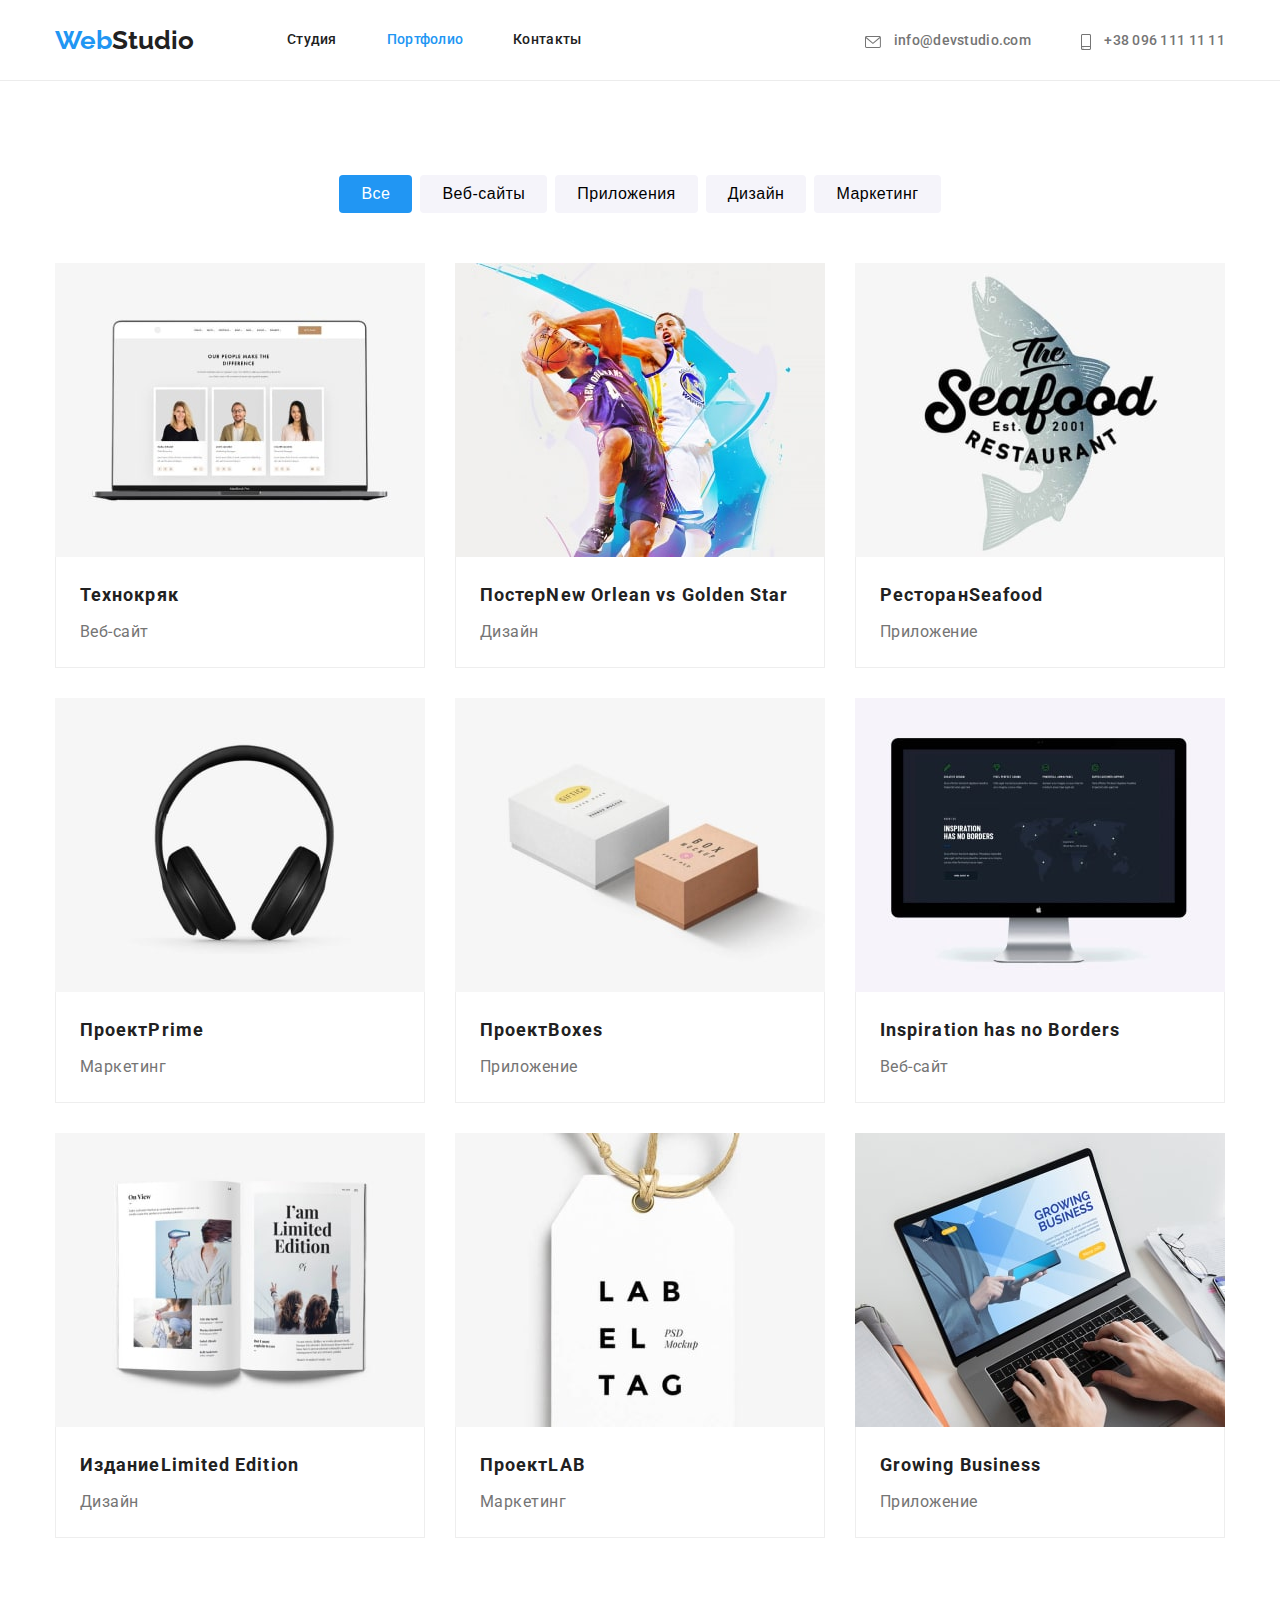
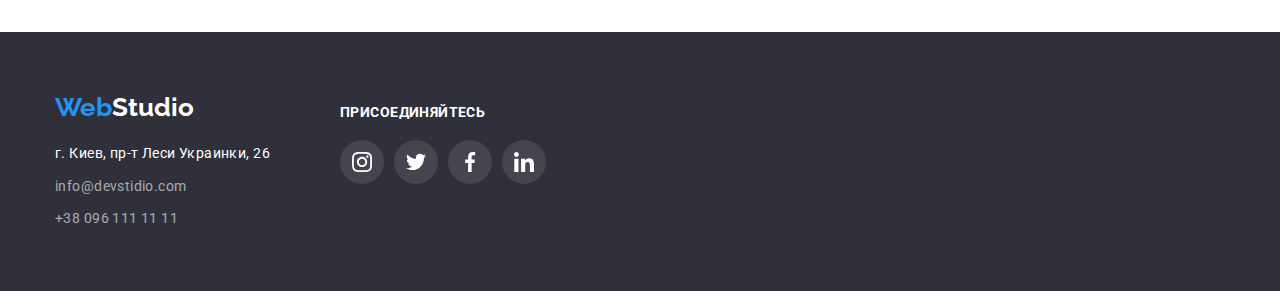
==== portfolio.html @ 366e2a48 "First time" ====
<!DOCTYPE html>
<html lang="ru">

<head>
    <link rel="stylesheet" href="https://cdnjs.cloudflare.com/ajax/libs/modern-normalize/1.1.0/modern-normalize.min.css"
        integrity="sha512-wpPYUAdjBVSE4KJnH1VR1HeZfpl1ub8YT/NKx4PuQ5NmX2tKuGu6U/JRp5y+Y8XG2tV+wKQpNHVUX03MfMFn9Q=="
        crossorigin="anonymous" referrerpolicy="no-referrer" />
    <meta charset="UTF-8">
    <meta http-equiv="X-UA-Compatible" content="IE=edge">
    <meta name="viewport" content="width=device-width, initial-scale=1.0">
    <!-- Титул сайта -->
    <title>Портфолио</title>
    <!-- Шрифты -->
    <link rel="preconnect" href="https://fonts.googleapis.com">
    <link rel="preconnect" href="https://fonts.gstatic.com" crossorigin>
    <link
        href="https://fonts.googleapis.com/css2?family=Raleway:wght@400;500;700&family=Roboto:wght@400;500&display=swap"
        rel="stylesheet">
    <!-- Ссылка на CSs -->
    <link rel="stylesheet" href="css/style.css">
</head>

<body>
    <!-- Верхушка. Не изменяемая -->
    <header class="first-block">
        <div class="container">
            <!-- Логотип -->
            <a href="" class="websudio link" lang="en"><span class="bluestudio">Web</span>Studio</a>
            <!-- Навигация странницы -->
            <nav class="header-nav">
                <ul class="nav-list list">
                    <li class="nav-item"><a class="nav-element-blue link" href="./index.html">Студия</a></li>
                    <li class="nav-item"><a class="nav-element-blue link current" href="./portfolio.html">Портфолио</a></li>
                    <li class="nav-item"><a class="nav-element-blue link" href="">Контакты</a></li>
                </ul>
            </nav>
            <!-- Контакты мейл и телефон -->
            <ul class="email-phone list">
                <li class="item">
                    <a class="email link" href="mailto:info@devstidio.com">
                        <svg class="header-icon" width="16" height="12">
                            <use href="/image/sprite.svg#icon-envelope"></use>
                        </svg>
                        info@devstudio.com
                    </a>
                </li>
                <li class="item">
                    <a class="phone-number link" href="tel:+380961111111">
                        <svg class="header-icon" width="10" height="16">
                            <use href="/image/sprite.svg#icon-smartphone"></use>
                        </svg>
                        +38 096 111 11 11
                    </a>
                </li>
            </ul>
        </div>
    </header>
    <main>
        <section class="portfolio-section">
            <div class="container">
                <h1 hidden>Works of websudio company</h1>
                <ul class="nav-button-list list">
                    <li class="p-nav-item"><button class="p-button button current" type="button">Все</button></li>
                    <li class="p-nav-item"><button class="p-button button" type="button">Веб-сайты</button></li>
                    <li class="p-nav-item"><button class="p-button button" type="button">Приложения</button></li>
                    <li class="p-nav-item"><button class="p-button button" type="button">Дизайн</button></li>
                    <li class="p-nav-item"><button class="p-button button" type="button">Маркетинг</button></li>
                </ul>
                <ul class="p-works-list list">
                    <li class="p-works-item item">
                        <a href="" class="p-works-link link">
                            <img class="works-img" src="./image/port-img/technokryk.jpg" alt="сайт технокряк" width="370" height="294">
                            <div class="card-text">
                                <h2 class="p-title">Технокряк</h2>
                                <p class="p-text">Веб-сайт</p>
                            </div>
                        </a>
                    </li>
                    <li class="p-works-item item">
                        <a href="" class="p-works-link link">
                            <img class="works-img" src="./image/port-img/poster-new-orlean.jpg" alt="Постер с двумя баскетболистами" width="370" height="294">
                            <div class="card-text">
                                <h2 class="p-title">Постер<span lang="en">New Orlean vs Golden Star</span></h2>
                                <p class="p-text">Дизайн</p>
                            </div>
                        </a>
                    </li>
                    <li class="p-works-item item">
                        <a href="" class="p-works-link link">
                            <img class="works-img" src="./image/port-img/seafood.jpg" alt="Эмблема с рыбой" width="370" height="294">
                            <div class="card-text">
                                <h2 class="p-title">Ресторан<span lang="en">Seafood</span></h2>
                                <p class="p-text">Приложение</p>
                            </div>
                        </a>
                    </li>
                    <li class="p-works-item item">
                        <a href="" class="p-works-link link">
                            <img class="works-img" src="./image/port-img/project-prime.jpg" alt="Наушники" width="370" height="294">
                            <div class="card-text">
                                <h2 class="p-title">Проeкт<span lang="en">Prime</span></h2>
                                <p class="p-text">Маркетинг</p>
                            </div>
                        </a>
                    </li>
                    <li class="p-works-item item">
                        <a href="" class="p-works-link link">
                            <img class="works-img" src="./image/port-img/project-boxes.jpg" alt="Две коробочки" width="370" height="294">
                            <div class="card-text">
                                <h2 class="p-title">Проeкт<span lang="en">Boxes</span></h2>
                                <p class="p-text">Приложение</p>
                            </div>
                        </a>
                    </li>
                    <li class="p-works-item item">
                        <a href="" class="p-works-link link">
                            <img class="works-img" src="./image/port-img/inspirations.jpg" alt="Монитор с сайтом" width="370" height="294">
                            <div class="card-text">
                                <h2 class="p-title" lang="en">Inspiration has no Borders</h2>
                                <p class="p-text">Веб-сайт</p>
                            </div>
                        </a>
                    </li>
                    <li class="p-works-item item">
                        <a href="" class="p-works-link link">
                            <img class="works-img" src="./image/port-img/limited-edition.jpg" alt="Журнал" width="370" height="294">
                            <div class="card-text">
                                <h2 class="p-title">Издание<span lang="en">Limited Edition</span></h2>
                                <p class="p-text">Дизайн</p>
                            </div>
                        </a>
                    </li>
                    <li class="p-works-item item">
                        <a href="" class="p-works-link link">
                            <img class="works-img" src="./image/port-img/project-lab.jpg" alt="Эмблема на конверте" width="370" height="294">
                            <div class="card-text">
                                <h2 class="p-title">Проeкт<span lang="en">LAB</span></h2>
                                <p class="p-text">Маркетинг</p>
                            </div>
                        </a>
                    </li>
                    <li class="p-works-item item">
                        <a href="" class="p-works-link link">
                            <img class="works-img" src="./image/port-img/growing-business.jpg" alt="Ноутбук с сайтом" width="370" height="294">
                            <div class="card-text">
                                <h2 class="p-title" lang="en">Growing Business</h2>
                                <p class="p-text">Приложение</p>
                            </div>
                        </a>
                    </li>
                </ul>
            </div>
        </section>
    </main>
    <!-- Подвал -->
    <footer class="footer">
        <div class="container footer-conatiner">
            <div class="first-footer-container"><a class="footer-websudio link" href="" lang="en">Web<span
                        class="footer-studio">Studio</span></a>
                <address class="address">
                    <ul class="address-list list">
                        <li class="address-item item"><a class="address-link link"
                                href="https://goo.gl/maps/jx5UDZ7HyUH2J9UP6" target="blank"
                                rel="nofollow noopener noreferrer">г. Киев, пр-т Леси Украинки, 26</a></li>
                        <li class="address-item item"><a class="footer-email link"
                                href="mailto:info@devstidio.com">info@devstidio.com</a></li>
                        <li class="address-item item"><a class="footer-phone-number link" href="tel:+380961111111">+38 096
                                111 11 11</a></li>
                    </ul>
                </address>
            </div>
            <div class="second-footer-container">
                <p class="footer-social-text">Присоединяйтесь</p>
                <ul class="footer-social-list-icon">
                    <li class="footer-social-item item"><a class="footer-social-link link" href="">
                            <svg class="footer-social-icon" width="20" height="20">
                                <use href="/image/sprite.svg#icon-instagram"></use>
                            </svg></a>
                    </li>
                    <li class="footer-social-item item"><a class="footer-social-link link" href="">
                            <svg class="footer-social-icon" width="20" height="20">
                                <use href="/image/sprite.svg#icon-twitter"></use>
                            </svg></a>
                    </li>
                    <li class="footer-social-item item"><a class="footer-social-link link" href="">
                            <svg class="footer-social-icon" width="20" height="20">
                                <use href="/image/sprite.svg#icon-facebook"></use>
                            </svg></a>
                    </li>
                    <li class="footer-social-item item"><a class="footer-social-link link" href="">
                            <svg class="footer-social-icon" width="20" height="20">
                                <use href="/image/sprite.svg#icon-linkedin"></use>
                            </svg></a>
                    </li>
                </ul>
            </div>
        </div>
    </footer>
</body>

</html>
---- css/style.css ----
/*Обнуление*/
* {
  padding: 0;
  margin: 0;
  border: 0;
}
html {
  box-sizing: border-box;
}
*,
*::after,
*::before {
  box-sizing: inherit;
}
:root {
  --main-title-color: #fff;
  --secondary-title-color: #212121;
  --main-text-color: #212121;
  --secondery-text-color: #757575;
  --accent-color: #2196f3;
  --main-backround-color: #2f303a;
  --secondary-bacground-color: #2196f3;
  --third-bacground-color: #f5f4fa;
  --main-basic-white: #fff;
  --border-color: #ececec;
  --icon-colors: #afb1b8;
}
body {
  font-family: "roboto", sans-serif;
  color: var(--main-text-color);
}
ul {
  list-style: none;
}
a {
  text-decoration: none;
  color: var(--main-text-color);
}
.container {
  width: 1200px;
  padding: 0 15px;
  margin-left: auto;
  margin-right: auto;
}
/* ------------------HEADER-------------------- */
.link {
  text-decoration: none;
}
.link:visited {
  color: var(--main-text-color);
}
.list {
  list-style: none;
}
.first-block {
  border-bottom: 1px solid var(--border-color);
}
.header-nav {
  margin-left: 93px;
}
.first-block .container {
  display: flex;
  align-items: center;
}
.nav-list .link {
  padding: 32px 0px;
}
.email-phone .link {
  padding: 32px 0px;
}
.websudio {
  font-family: "Raleway", sans-serif;
  font-weight: 700;
  font-size: 26px;
  text-decoration: none;
  padding: 24px 0px;
}
.websudio:visited {
  color: var(--main-text-color);
}
.bluestudio {
  color: var(--accent-color);
}
.nav-list {
  display: flex;
  font-family: "Roboto", sans-serif;
  font-weight: 500;
  font-size: 14px;
  line-height: 1.14;
  letter-spacing: 0.02em;
}
.nav-item:not(:last-child) {
  margin-right: 50px;
}
.nav-element-blue {
  display: block;
}
.nav-element-blue:hover,
.nav-element-blue:focus {
  color: var(--accent-color);
}
.nav-element-blue.current {
  color: var(--accent-color);
}

/* EMAIL AND PHONE NUMBER */
.email-phone {
  display: flex;
  margin-left: auto;
}
.email-phone .item + .item {
  margin-left: 50px;
}
.email,
.phone-number {
  text-decoration: none;
  font-style: normal;
  font-weight: 500;
  font-size: 14px;
  line-height: 1.14;
  letter-spacing: 0.02em;
  color: var(--secondery-text-color);
}
.email:hover,
.email:focus {
  color: var(--accent-color);
}
.phone-number:hover,
.phone-number:focus {
  color: var(--accent-color);
}
.header-icon {
  margin-right: 10px;
  fill: currentColor;
  vertical-align: middle;
}

/* ------------------HERO-------------------- */
.main-first-section {
  background-image: linear-gradient(
      rgba(47, 48, 58, 0.4),
      rgba(47, 48, 58, 0.4)
    ),
    url(/image/hero-background-min.png);
  text-align: center;
  padding: 200px 0px;
  max-width: 1600px;
  margin: 0 auto;
}
.title-text {
  display: block;
  font-style: normal;
  font-weight: 900;
  font-size: 44px;
  line-height: 1.36;
  letter-spacing: 0.06em;
  text-transform: uppercase;
  color: var(--main-title-color);
}
.main-button {
  font-family: inherit;
  margin-top: 30px;
  padding: 10px 32px 10px 32px;
  font-weight: 700;
  font-size: 16px;
  line-height: 1.87;
  letter-spacing: 0.06em;
  background-color: var(--secondary-bacground-color);
  color: var(--main-title-color);
  min-width: 200px;
}
.button {
  border-radius: 4px;
}
/* ------------------FEATURES-------------------- */
.features-section {
  padding: 94px 0;
}
.features {
  display: flex;
}
.features .item {
  width: calc((100% - 90px) / 4);
}
.features .item + .item {
  margin-left: 30px;
  /* width: 270px; */
}
.features-title {
  font-weight: 700;
  font-size: 14px;
  line-height: 1.14;
  letter-spacing: 0.03em;
  text-transform: uppercase;
}
.features-text {
  margin-top: 10px;
  width: 270px;
  font-size: 14px;
  line-height: 1.71;
  letter-spacing: 0.03em;
  color: var(--secondery-text-color);
}
/* ------------------WORK-------------------- */
.work {
  padding-bottom: 94px;
}
.work-title {
  font-weight: 700;
  font-size: 36px;
  line-height: 1.17;
  text-align: center;
  letter-spacing: 0.03em;
  margin-bottom: 50px;
}
.work-list {
  display: flex;
  justify-content: space-between;
  flex-wrap: wrap;
}
.work-image {
  display: block;
}
.features-container {
  background-color: #f5f4fa;
  border-radius: 4px;
  padding-top: 25px;
  padding-bottom: 25px;
  margin-bottom: 30px;
  text-align: center;
}

/* ------------------TEAM-------------------- */
.team {
  background-color: var(--third-bacground-color);
  padding-top: 94px;
  padding-bottom: 94px;
}
.team-title {
  margin-bottom: 50px;
  font-weight: 700;
  font-size: 36px;
  line-height: 1.17;
  text-align: center;
  letter-spacing: 0.03em;
}
.team-list {
  display: flex;
}
.team-item {
  background-color: var(--main-basic-white);
  /* width: 270px; */
  width: calc((100% - 90px) / 4);
  box-shadow: 0px 1px 3px rgba(0, 0, 0, 0.12), 0px 1px 1px rgba(0, 0, 0, 0.14),
    0px 2px 1px rgba(0, 0, 0, 0.2);
  border-radius: 0px 0px 4px 4px;
}
.team-item + .team-item {
  margin-left: 30px;
}
.team-images {
  display: block;
}
.card-box {
  margin: 30px 0px;
}
.name {
  font-weight: 500;
  font-size: 16px;
  line-height: 1.19;
  text-align: center;
  letter-spacing: 0.03em;
}
.profession {
  font-weight: normal;
  font-size: 16px;
  line-height: 1.19;
  text-align: center;
  letter-spacing: 0.03em;
  color: var(--secondery-text-color);
  margin-top: 10px;
}
.social-list-icon {
  display: flex;
  justify-content: center;
  margin-top: 16px;
}
.social-link {
  width: 100%;
  height: 100%;
  border-radius: 50%;
  display: flex;
  justify-content: center;
  background-color: #ffffff;
  align-items: center;
}
.social-list-icon .social-item + .social-item {
  margin-left: 10px;
}
.social-item {
  width: 44px;
  height: 44px;
}
.social-icon {
  fill: var(--icon-colors);
}
.social-link:hover .social-icon,
.social-link:focus .social-icon {
  fill: #fff;
}
.social-link:hover,
.social-link:focus {
  background-color: var(--accent-color);
}

/* ------------------НАШИ КЛИЕНТЫ-------------- */
.our-clients {
  font-weight: 700;
  font-size: 36px;
  line-height: 1.17;
  text-align: center;
  letter-spacing: 0.03em;
  padding-top: 94px;
}
.clients-list {
  margin-top: 50px;
  padding-bottom: 94px;
  display: flex;
  justify-content: space-between;
}
.clients-item {
  width: 170px;
  height: 92px;
  border: 1px solid var(--icon-colors);
  border-radius: 4px;
  text-align: center;
}
.clients-link {
  width: 100%;
  height: 100%;
  display: flex;
  align-items: center;
  justify-content: center;
}
.client-icon {
  fill: var(--icon-colors);
}
.clients-item:hover,
.clients-item:focus {
  border: 1px solid var(--accent-color);
}
.clients-item:hover .client-icon,
.clients-item:focus .client-icon {
  fill: var(--accent-color);
}
/* ------------------FOOTER-------------------- */
.footer {
  background-color: var(--main-backround-color);
  padding-top: 60px;
  padding-bottom: 60px;
}
.footer-conatiner {
  display: flex;
}
.second-footer-container {
  margin-left: 70px;
  padding-top: 12px;
}
.footer-websudio {
  font-family: "Raleway", sans-serif;
  font-style: normal;
  font-weight: 700;
  font-size: 26px;
  text-decoration: none;
  color: var(--accent-color);
  display: block;
  margin-bottom: 20px;
}
.footer-websudio:visited {
  color: var(--accent-color);
}
.footer-studio {
  color: var(--main-basic-white);
}
.footer-sudio:visited {
  color: var(--main-basic-white);
}

.address-item {
  font-size: 14px;
  line-height: 1.71;
  letter-spacing: 0.03em;
  font-style: normal;
  color: rgba(255, 255, 255, 0.6);
}
.address-item + .address-item {
  margin-top: 9px;
}
.address-link {
  color: var(--main-basic-white);
}
.address-link:visited {
  color: var(--main-basic-white);
}
.footer-email:hover,
.footer-email:focus {
  color: var(--accent-color);
}
.footer-phone-number:hover,
.footer-phone-number:focus {
  color: var(--accent-color);
}
.footer-email,
.footer-phone-number {
  color: rgba(255, 255, 255, 0.6);
}
.footer-social-text {
  font-weight: 700;
  font-size: 14px;
  line-height: 1.14x;
  letter-spacing: 0.03em;
  text-transform: uppercase;
  color: var(--main-basic-white);
}
.footer-social-list-icon {
  display: flex;
  margin-top: 20px;
  justify-content: center;
}
.footer-social-link {
  width: 100%;
  height: 100%;
  border-radius: 50%;
  display: flex;
  justify-content: center;
  background: rgba(255, 255, 255, 0.1);
  align-items: center;
}
.footer-social-list-icon .footer-social-item + .footer-social-item {
  margin-left: 10px;
}
.footer-social-item {
  width: 44px;
  height: 44px;
}
.footer-social-icon {
  fill: var(--main-basic-white);
}
.footer-social-link:hover .footer-social-icon,
.footer-social-link:focus .footer-social-icon {
  fill: #fff;
}
.footer-social-link:hover,
.footer-social-link:focus {
  background-color: var(--accent-color);
}
/* ------------------!!!!PORTFOLIO!!!!-------------------- */
/* ------------------NAV BUTTON-------------------- */

.portfolio-section {
  padding: 94px 0px;
}
.nav-button-list {
  display: flex;
  justify-content: center;
  margin-bottom: 50px;
}

.p-button {
  font-weight: 500;
  font-size: 16px;
  line-height: 1.62;
  text-align: center;
  letter-spacing: 0.03em;
  padding: 6px 22px 6px 22px;
  background-color: var(--third-bacground-color);
}
.p-nav-item + .p-nav-item {
  margin-left: 8px;
}
.p-button.current {
  color: var(--main-basic-white);
  background-color: var(--accent-color);
}
.p-button:hover,
.p-button:focus {
  color: var(--main-basic-white);
  background-color: var(--secondary-bacground-color);
  cursor: pointer;
  box-shadow: 0px 3px 1px rgba(0, 0, 0, 0.1), 0px 1px 2px rgba(0, 0, 0, 0.08),
    0px 2px 2px rgba(0, 0, 0, 0.12);
}
/* ------------------WORKS SECTION-------------------- */
.p-works-list {
  display: flex;
  flex-wrap: wrap;
  margin-left: -30px;
  margin-top: -30px;
}

.p-works-item {
  width: calc(100% / 3 - 30px);
  margin-top: 30px;
  margin-left: 30px;
}
.p-works-item:focus,
.p-works-item:hover {
  box-shadow: 0px 1px 1px rgba(0, 0, 0, 0.12), 0px 4px 4px rgba(0, 0, 0, 0.06),
    1px 4px 6px rgba(0, 0, 0, 0.16);
}

.card-text {
  padding: 20px 24px 20px 24px;
  border: 1px solid #eeeeee;
  border-top: none;
}
.p-title {
  font-weight: 700;
  font-size: 18px;
  line-height: 2;
  letter-spacing: 0.06em;
  color: var(--secondary-title-color);
  margin-bottom: 4px;
  color: var(--main-text-color);
}
.p-text {
  font-weight: normal;
  font-size: 16px;
  line-height: 1.87;
  letter-spacing: 0.03em;
  color: var(--secondery-text-color);
}
.works-img {
  display: block;
}
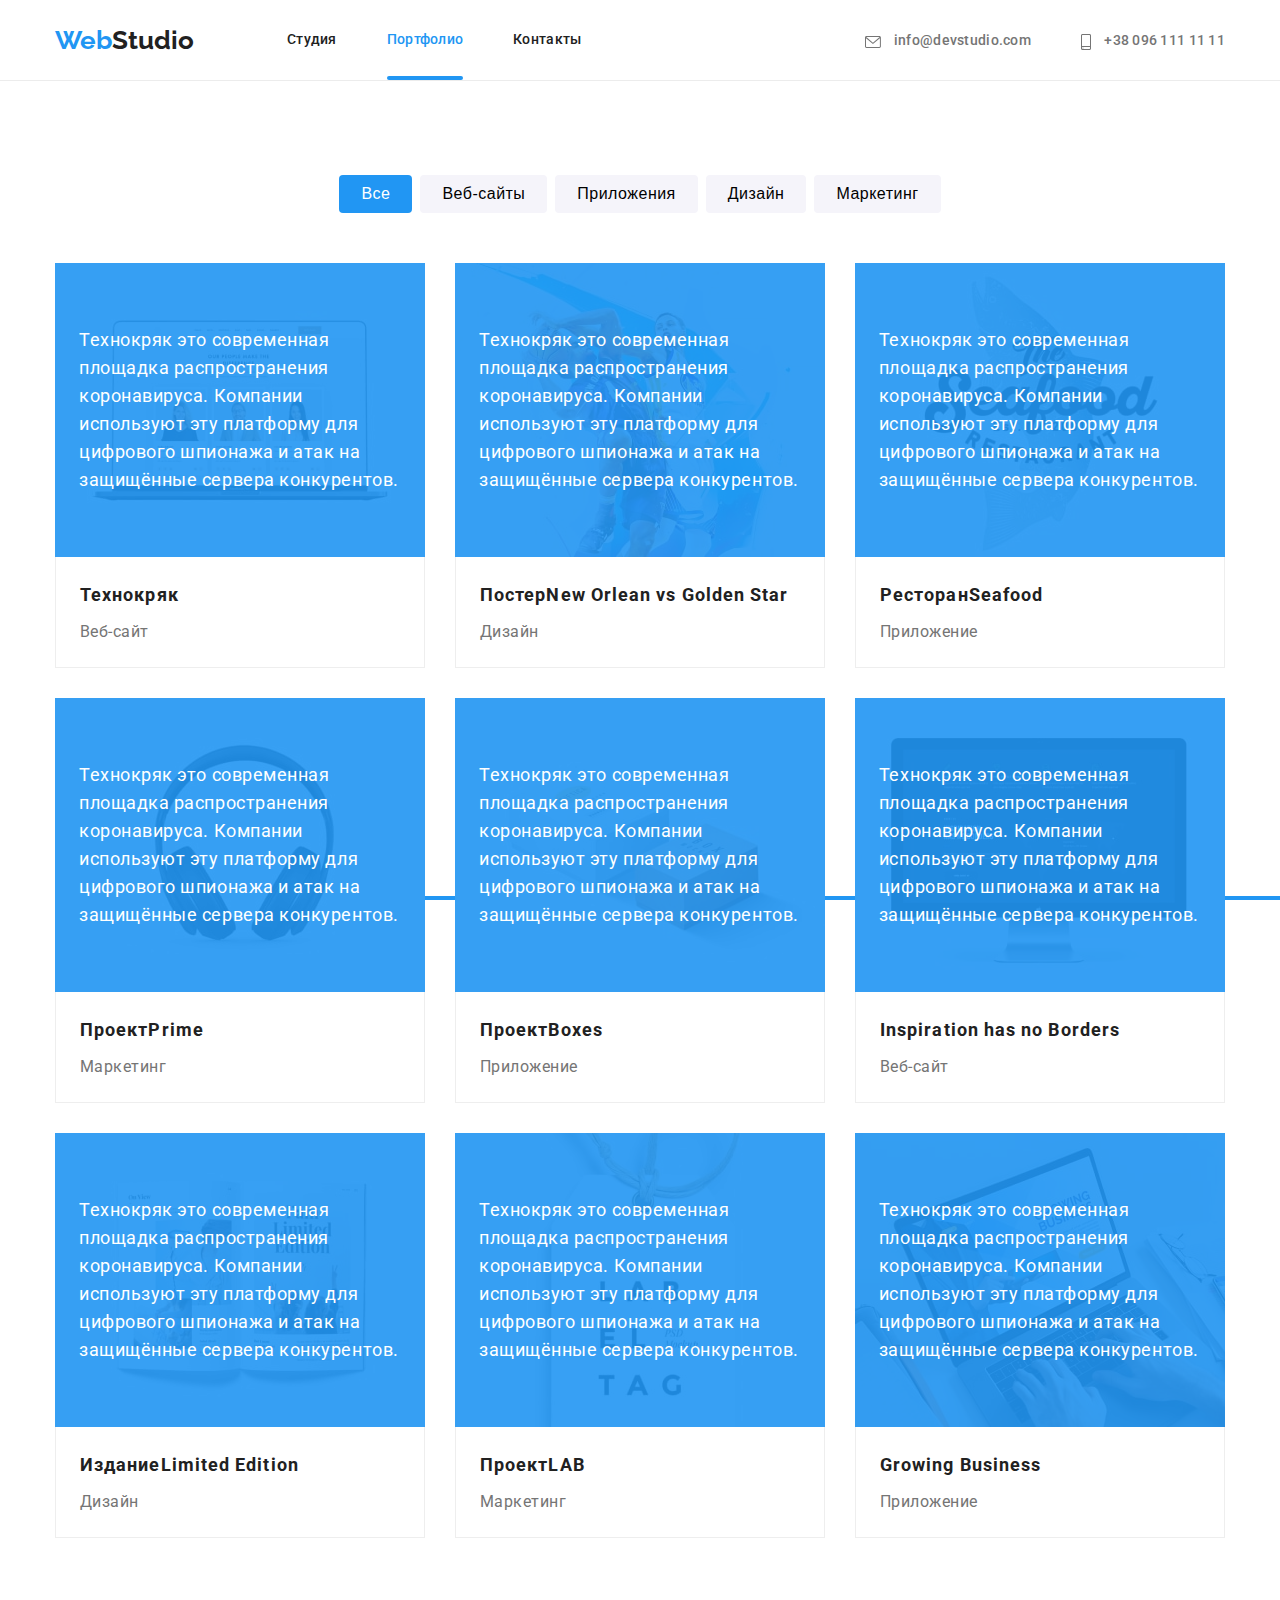
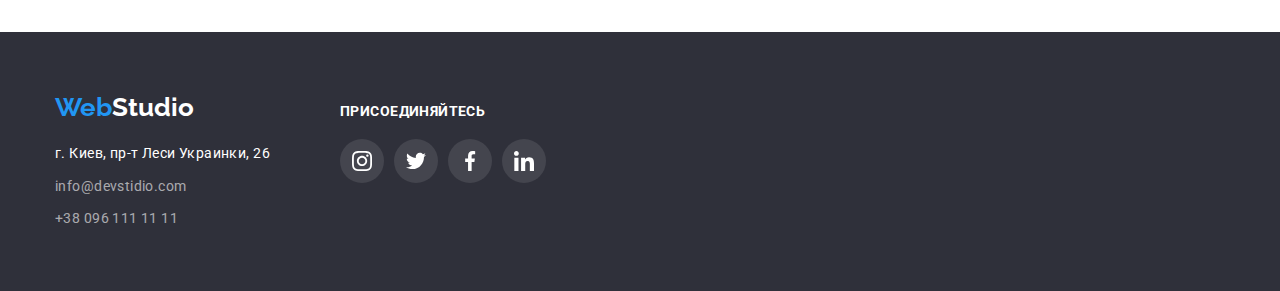
==== commit f6922f4c: "First corrections" ====
--- a/portfolio.html
+++ b/portfolio.html
@@ -39,7 +39,7 @@
                 <li class="item">
                     <a class="email link" href="mailto:info@devstidio.com">
                         <svg class="header-icon" width="16" height="12">
-                            <use href="/image/sprite.svg#icon-envelope"></use>
+                            <use href="./image/sprite.svg#icon-envelope"></use>
                         </svg>
                         info@devstudio.com
                     </a>
@@ -47,7 +47,7 @@
                 <li class="item">
                     <a class="phone-number link" href="tel:+380961111111">
                         <svg class="header-icon" width="10" height="16">
-                            <use href="/image/sprite.svg#icon-smartphone"></use>
+                            <use href="./image/sprite.svg#icon-smartphone"></use>
                         </svg>
                         +38 096 111 11 11
                     </a>
@@ -69,7 +69,11 @@
                 <ul class="p-works-list list">
                     <li class="p-works-item item">
                         <a href="" class="p-works-link link">
-                            <img class="works-img" src="./image/port-img/technokryk.jpg" alt="сайт технокряк" width="370" height="294">
+                            <div class="p-works-thumb">
+                                <img class="works-img" src="./image/port-img/technokryk.jpg" alt="сайт технокряк" width="370" height="294">
+                                <p class="p-works-image-text">Технокряк это современная площадка распространения коронавируса. Компании используют эту платформу для цифрового
+                                шпионажа и атак на защищённые сервера конкурентов.</p>
+                            </div>
                             <div class="card-text">
                                 <h2 class="p-title">Технокряк</h2>
                                 <p class="p-text">Веб-сайт</p>
@@ -78,7 +82,12 @@
                     </li>
                     <li class="p-works-item item">
                         <a href="" class="p-works-link link">
-                            <img class="works-img" src="./image/port-img/poster-new-orlean.jpg" alt="Постер с двумя баскетболистами" width="370" height="294">
+                            <div class="p-works-thumb">
+                                <img class="works-img" src="./image/port-img/poster-new-orlean.jpg" alt="Постер с двумя баскетболистами" width="370" height="294">
+                                <p class="p-works-image-text">Технокряк это современная площадка распространения коронавируса. Компании используют эту
+                                    платформу для цифрового
+                                    шпионажа и атак на защищённые сервера конкурентов.</p>
+                            </div>
                             <div class="card-text">
                                 <h2 class="p-title">Постер<span lang="en">New Orlean vs Golden Star</span></h2>
                                 <p class="p-text">Дизайн</p>
@@ -87,7 +96,12 @@
                     </li>
                     <li class="p-works-item item">
                         <a href="" class="p-works-link link">
-                            <img class="works-img" src="./image/port-img/seafood.jpg" alt="Эмблема с рыбой" width="370" height="294">
+                            <div class="p-works-thumb">
+                                <img class="works-img" src="./image/port-img/seafood.jpg" alt="Эмблема с рыбой" width="370" height="294">
+                                <p class="p-works-image-text">Технокряк это современная площадка распространения коронавируса. Компании используют эту
+                                    платформу для цифрового
+                                    шпионажа и атак на защищённые сервера конкурентов.</p>
+                            </div>
                             <div class="card-text">
                                 <h2 class="p-title">Ресторан<span lang="en">Seafood</span></h2>
                                 <p class="p-text">Приложение</p>
@@ -96,7 +110,12 @@
                     </li>
                     <li class="p-works-item item">
                         <a href="" class="p-works-link link">
-                            <img class="works-img" src="./image/port-img/project-prime.jpg" alt="Наушники" width="370" height="294">
+                            <div class="p-works-thumb">
+                                <img class="works-img" src="./image/port-img/project-prime.jpg" alt="Наушники" width="370" height="294">
+                                <p class="p-works-image-text">Технокряк это современная площадка распространения коронавируса. Компании используют эту
+                                    платформу для цифрового
+                                    шпионажа и атак на защищённые сервера конкурентов.</p>
+                            </div>
                             <div class="card-text">
                                 <h2 class="p-title">Проeкт<span lang="en">Prime</span></h2>
                                 <p class="p-text">Маркетинг</p>
@@ -105,7 +124,12 @@
                     </li>
                     <li class="p-works-item item">
                         <a href="" class="p-works-link link">
-                            <img class="works-img" src="./image/port-img/project-boxes.jpg" alt="Две коробочки" width="370" height="294">
+                            <div class="p-works-thumb">
+                                <img class="works-img" src="./image/port-img/project-boxes.jpg" alt="Две коробочки" width="370" height="294">
+                                <p class="p-works-image-text">Технокряк это современная площадка распространения коронавируса. Компании используют эту
+                                    платформу для цифрового
+                                    шпионажа и атак на защищённые сервера конкурентов.</p>
+                            </div>
                             <div class="card-text">
                                 <h2 class="p-title">Проeкт<span lang="en">Boxes</span></h2>
                                 <p class="p-text">Приложение</p>
@@ -114,7 +138,12 @@
                     </li>
                     <li class="p-works-item item">
                         <a href="" class="p-works-link link">
-                            <img class="works-img" src="./image/port-img/inspirations.jpg" alt="Монитор с сайтом" width="370" height="294">
+                            <div class="p-works-thumb">
+                                <img class="works-img" src="./image/port-img/inspirations.jpg" alt="Монитор с сайтом" width="370" height="294">
+                                <p class="p-works-image-text">Технокряк это современная площадка распространения коронавируса. Компании используют эту
+                                    платформу для цифрового
+                                    шпионажа и атак на защищённые сервера конкурентов.</p>
+                            </div>
                             <div class="card-text">
                                 <h2 class="p-title" lang="en">Inspiration has no Borders</h2>
                                 <p class="p-text">Веб-сайт</p>
@@ -123,7 +152,12 @@
                     </li>
                     <li class="p-works-item item">
                         <a href="" class="p-works-link link">
-                            <img class="works-img" src="./image/port-img/limited-edition.jpg" alt="Журнал" width="370" height="294">
+                            <div class="p-works-thumb">
+                                <img class="works-img" src="./image/port-img/limited-edition.jpg" alt="Журнал" width="370" height="294">
+                                <p class="p-works-image-text">Технокряк это современная площадка распространения коронавируса. Компании используют эту
+                                    платформу для цифрового
+                                    шпионажа и атак на защищённые сервера конкурентов.</p>
+                            </div>
                             <div class="card-text">
                                 <h2 class="p-title">Издание<span lang="en">Limited Edition</span></h2>
                                 <p class="p-text">Дизайн</p>
@@ -132,7 +166,12 @@
                     </li>
                     <li class="p-works-item item">
                         <a href="" class="p-works-link link">
-                            <img class="works-img" src="./image/port-img/project-lab.jpg" alt="Эмблема на конверте" width="370" height="294">
+                            <div class="p-works-thumb">
+                                <img class="works-img" src="./image/port-img/project-lab.jpg" alt="Эмблема на конверте" width="370" height="294">
+                                <p class="p-works-image-text">Технокряк это современная площадка распространения коронавируса. Компании используют эту
+                                    платформу для цифрового
+                                    шпионажа и атак на защищённые сервера конкурентов.</p>
+                            </div>
                             <div class="card-text">
                                 <h2 class="p-title">Проeкт<span lang="en">LAB</span></h2>
                                 <p class="p-text">Маркетинг</p>
@@ -141,7 +180,12 @@
                     </li>
                     <li class="p-works-item item">
                         <a href="" class="p-works-link link">
-                            <img class="works-img" src="./image/port-img/growing-business.jpg" alt="Ноутбук с сайтом" width="370" height="294">
+                            <div class="p-works-thumb">
+                                <img class="works-img" src="./image/port-img/growing-business.jpg" alt="Ноутбук с сайтом" width="370" height="294">
+                                <p class="p-works-image-text">Технокряк это современная площадка распространения коронавируса. Компании используют эту
+                                    платформу для цифрового
+                                    шпионажа и атак на защищённые сервера конкурентов.</p>
+                            </div>
                             <div class="card-text">
                                 <h2 class="p-title" lang="en">Growing Business</h2>
                                 <p class="p-text">Приложение</p>
@@ -174,22 +218,22 @@
                 <ul class="footer-social-list-icon">
                     <li class="footer-social-item item"><a class="footer-social-link link" href="">
                             <svg class="footer-social-icon" width="20" height="20">
-                                <use href="/image/sprite.svg#icon-instagram"></use>
-                            </svg></a>
-                    </li>
-                    <li class="footer-social-item item"><a class="footer-social-link link" href="">
-                            <svg class="footer-social-icon" width="20" height="20">
-                                <use href="/image/sprite.svg#icon-twitter"></use>
-                            </svg></a>
-                    </li>
-                    <li class="footer-social-item item"><a class="footer-social-link link" href="">
-                            <svg class="footer-social-icon" width="20" height="20">
-                                <use href="/image/sprite.svg#icon-facebook"></use>
-                            </svg></a>
-                    </li>
-                    <li class="footer-social-item item"><a class="footer-social-link link" href="">
-                            <svg class="footer-social-icon" width="20" height="20">
-                                <use href="/image/sprite.svg#icon-linkedin"></use>
+                                <use href="./image/sprite.svg#icon-instagram"></use>
+                            </svg></a>
+                    </li>
+                    <li class="footer-social-item item"><a class="footer-social-link link" href="">
+                            <svg class="footer-social-icon" width="20" height="20">
+                                <use href="./image/sprite.svg#icon-twitter"></use>
+                            </svg></a>
+                    </li>
+                    <li class="footer-social-item item"><a class="footer-social-link link" href="">
+                            <svg class="footer-social-icon" width="20" height="20">
+                                <use href="./image/sprite.svg#icon-facebook"></use>
+                            </svg></a>
+                    </li>
+                    <li class="footer-social-item item"><a class="footer-social-link link" href="">
+                            <svg class="footer-social-icon" width="20" height="20">
+                                <use href="./image/sprite.svg#icon-linkedin"></use>
                             </svg></a>
                     </li>
                 </ul>
--- a/css/style.css
+++ b/css/style.css
@@ -94,6 +94,7 @@
 }
 .nav-element-blue {
   display: block;
+  position: relative;
 }
 .nav-element-blue:hover,
 .nav-element-blue:focus {
@@ -101,6 +102,16 @@
 }
 .nav-element-blue.current {
   color: var(--accent-color);
+}
+.current::after {
+  position: absolute;
+  content: "";
+  display: block;
+  width: 100%;
+  height: 4px;
+  background-color: var(--accent-color);
+  bottom: 0;
+  border-radius: 2px;
 }
 
 /* EMAIL AND PHONE NUMBER */
@@ -141,7 +152,7 @@
       rgba(47, 48, 58, 0.4),
       rgba(47, 48, 58, 0.4)
     ),
-    url(/image/hero-background-min.png);
+    url(../image/hero-background-min.png);
   text-align: center;
   padding: 200px 0px;
   max-width: 1600px;
@@ -201,6 +212,7 @@
   letter-spacing: 0.03em;
   color: var(--secondery-text-color);
 }
+
 /* ------------------WORK-------------------- */
 .work {
   padding-bottom: 94px;
@@ -220,6 +232,9 @@
 }
 .work-image {
   display: block;
+}
+.work-list .item {
+  position: relative;
 }
 .features-container {
   background-color: #f5f4fa;
@@ -228,6 +243,25 @@
   padding-bottom: 25px;
   margin-bottom: 30px;
   text-align: center;
+}
+.work-image-text {
+  position: absolute;
+  display: block;
+
+  bottom: 0;
+  width: 100%;
+  font-weight: 700;
+  font-size: 14px;
+  line-height: 1.14;
+
+  text-align: center;
+  padding-top: 27px;
+  padding-bottom: 27px;
+  letter-spacing: 0.03em;
+  text-transform: uppercase;
+
+  background-color: rgba(47, 48, 58, 0.8);
+  color: var(--main-basic-white);
 }
 
 /* ------------------TEAM-------------------- */
@@ -262,7 +296,7 @@
   display: block;
 }
 .card-box {
-  margin: 30px 0px;
+  padding: 30px 0px;
 }
 .name {
   font-weight: 500;
@@ -315,42 +349,47 @@
 
 /* ------------------НАШИ КЛИЕНТЫ-------------- */
 .our-clients {
+  padding-top: 94px;
+  padding-bottom: 94px;
+}
+
+.our-clients-title {
   font-weight: 700;
   font-size: 36px;
   line-height: 1.17;
   text-align: center;
   letter-spacing: 0.03em;
-  padding-top: 94px;
 }
 .clients-list {
   margin-top: 50px;
-  padding-bottom: 94px;
+
   display: flex;
   justify-content: space-between;
 }
 .clients-item {
   width: 170px;
   height: 92px;
+
+  text-align: center;
+}
+.clients-link {
+  width: 100%;
+  height: 100%;
+  display: flex;
+  align-items: center;
+  justify-content: center;
   border: 1px solid var(--icon-colors);
   border-radius: 4px;
-  text-align: center;
-}
-.clients-link {
-  width: 100%;
-  height: 100%;
-  display: flex;
-  align-items: center;
-  justify-content: center;
 }
 .client-icon {
   fill: var(--icon-colors);
 }
-.clients-item:hover,
-.clients-item:focus {
+.clients-link:hover,
+.clients-link:focus {
   border: 1px solid var(--accent-color);
 }
-.clients-item:hover .client-icon,
-.clients-item:focus .client-icon {
+.clients-link:hover .client-icon,
+.clients-link:focus .client-icon {
   fill: var(--accent-color);
 }
 /* ------------------FOOTER-------------------- */
@@ -361,10 +400,10 @@
 }
 .footer-conatiner {
   display: flex;
+  align-items: baseline;
 }
 .second-footer-container {
   margin-left: 70px;
-  padding-top: 12px;
 }
 .footer-websudio {
   font-family: "Raleway", sans-serif;
@@ -503,8 +542,13 @@
   margin-top: 30px;
   margin-left: 30px;
 }
-.p-works-item:focus,
-.p-works-item:hover {
+.p-works-link {
+  width: 100%;
+  height: 100%;
+  display: block;
+}
+.p-works-link:focus,
+.p-works-link:hover {
   box-shadow: 0px 1px 1px rgba(0, 0, 0, 0.12), 0px 4px 4px rgba(0, 0, 0, 0.06),
     1px 4px 6px rgba(0, 0, 0, 0.16);
 }
@@ -530,6 +574,81 @@
   letter-spacing: 0.03em;
   color: var(--secondery-text-color);
 }
+.p-works-thumb {
+  position: relative;
+}
+.p-works-thumb::before {
+  content: "";
+  position: absolute;
+  width: 100%;
+  height: 100%;
+  background-color: rgba(33, 150, 243, 0.9);
+  display: block;
+  top: 0;
+  left: 0;
+
+  opacity: 1;
+}
 .works-img {
   display: block;
 }
+.p-works-image-text {
+  position: absolute;
+
+  top: 50%;
+  left: 50%;
+
+  width: 322px;
+  height: 168px;
+
+  transform: translate(-50%, -50%);
+  display: block;
+
+  font-size: 18px;
+  line-height: 1.56;
+  letter-spacing: 0.03em;
+  color: #ffffff;
+
+  opacity: 1;
+}
+/* -------------------BACKDROP------------------- */
+
+.backdrop {
+  position: fixed;
+  top: 0;
+  left: 0;
+  width: 100%;
+  height: 100%;
+  background-color: rgba(0, 0, 0, 0.2);
+}
+.modal {
+  position: absolute;
+  top: 50%;
+  left: 50%;
+  transform: translate(-50%, -50%);
+  min-width: 528px;
+  min-height: 581px;
+  box-shadow: 0px 1px 3px rgba(0, 0, 0, 0.12), 0px 1px 1px rgba(0, 0, 0, 0.14),
+    0px 2px 1px rgba(0, 0, 0, 0.2);
+  border-radius: 4px;
+  background-color: #fff;
+}
+.backdrop.is-hidden {
+  opacity: 0;
+  pointer-events: none;
+}
+.close-button {
+  position: absolute;
+
+  right: 8px;
+  top: 8px;
+
+  display: flex;
+  width: 30px;
+  height: 30px;
+  background-color: #fff;
+  border: 1px solid rgba(0, 0, 0, 0.1);
+  border-radius: 50%;
+  justify-content: center;
+  align-items: center;
+}
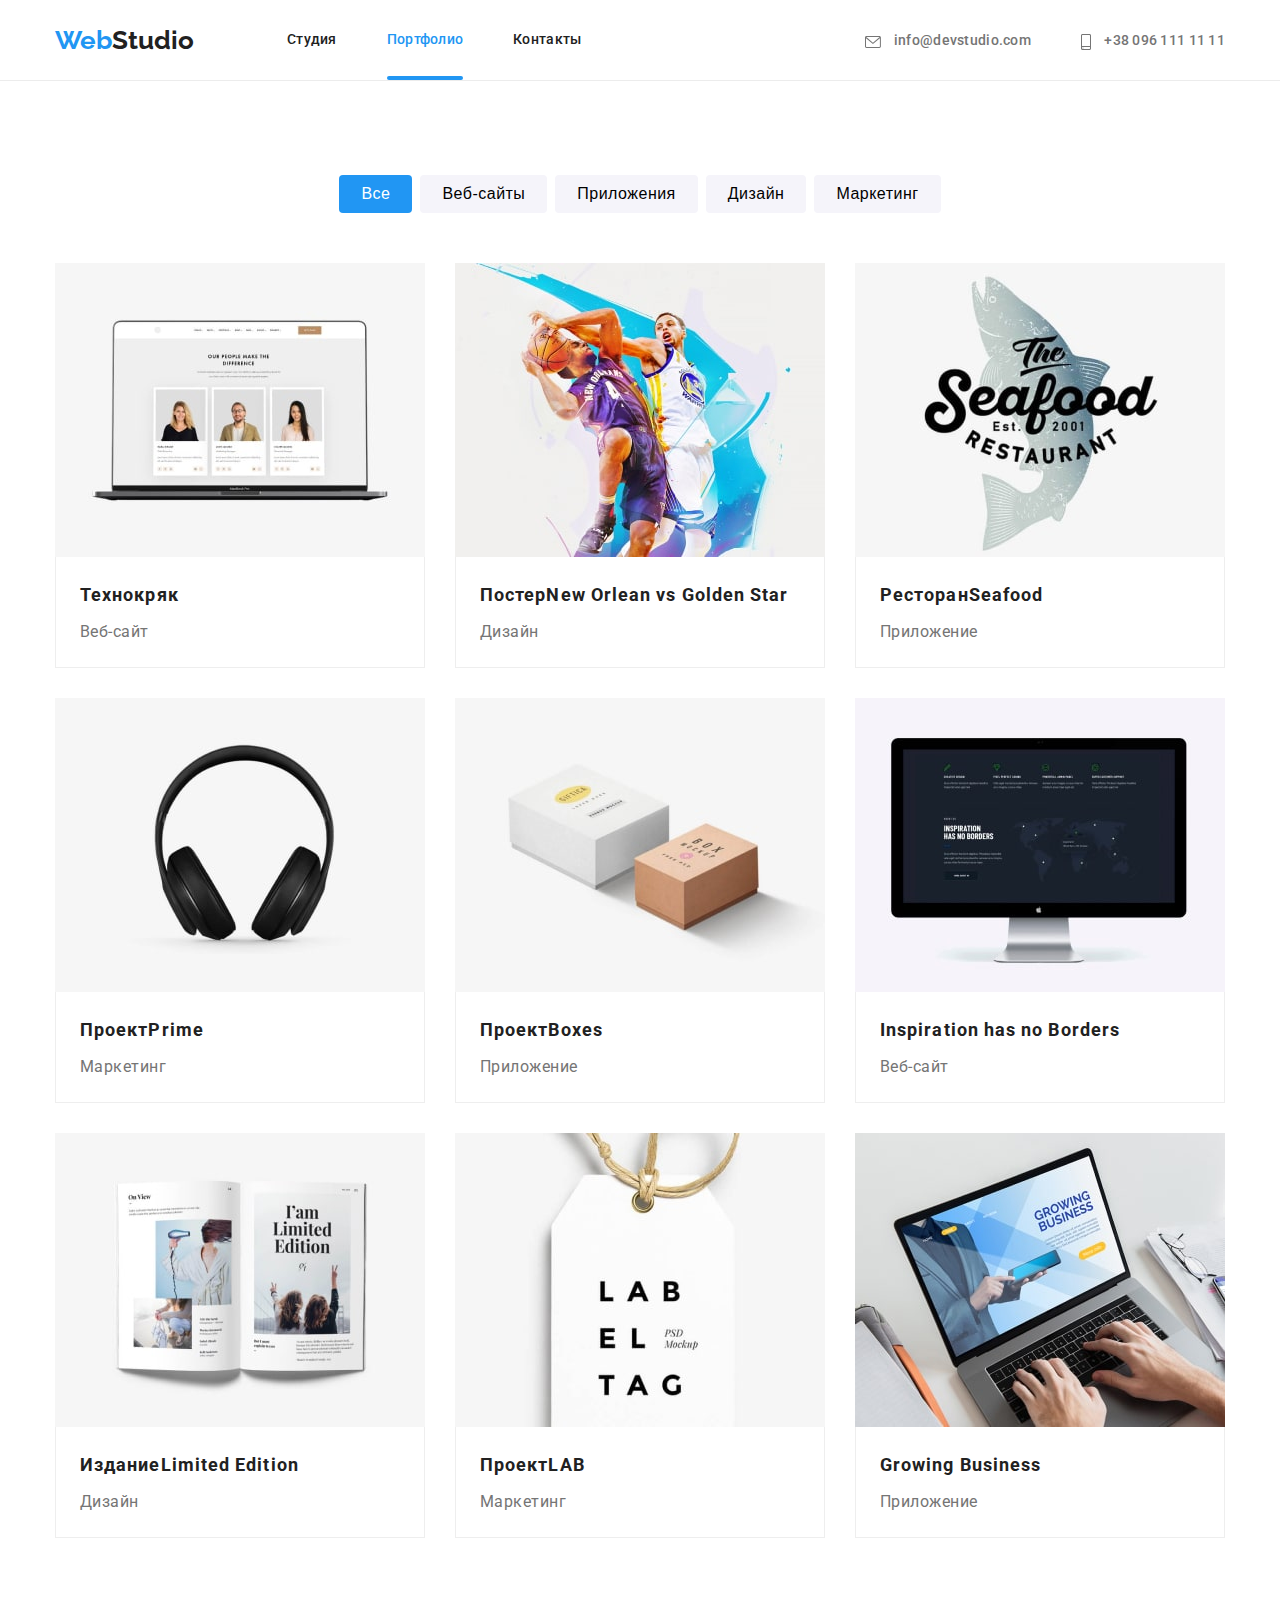
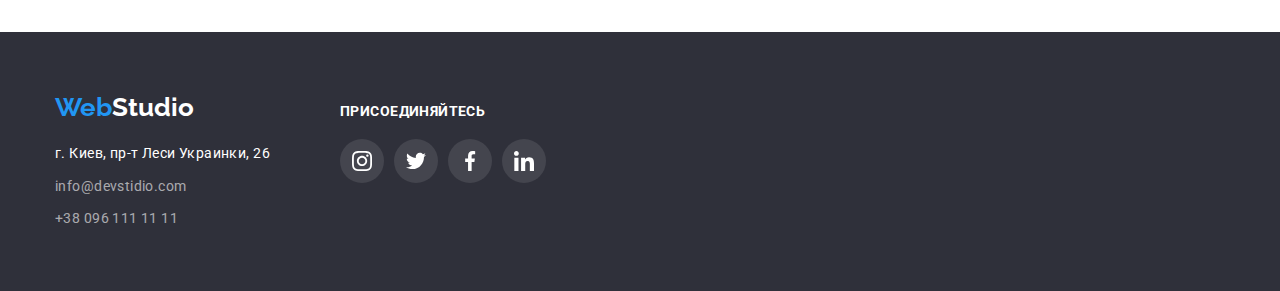
==== commit f5765d60: "fixing current" ====
--- a/portfolio.html
+++ b/portfolio.html
@@ -60,7 +60,7 @@
             <div class="container">
                 <h1 hidden>Works of websudio company</h1>
                 <ul class="nav-button-list list">
-                    <li class="p-nav-item"><button class="p-button button current" type="button">Все</button></li>
+                    <li class="p-nav-item"><button class="p-button button current-button" type="button">Все</button></li>
                     <li class="p-nav-item"><button class="p-button button" type="button">Веб-сайты</button></li>
                     <li class="p-nav-item"><button class="p-button button" type="button">Приложения</button></li>
                     <li class="p-nav-item"><button class="p-button button" type="button">Дизайн</button></li>
--- a/css/style.css
+++ b/css/style.css
@@ -517,10 +517,14 @@
 .p-nav-item + .p-nav-item {
   margin-left: 8px;
 }
-.p-button.current {
+.p-button.current-button {
   color: var(--main-basic-white);
   background-color: var(--accent-color);
 }
+.current-button {
+  color: var(--accent-color);
+}
+
 .p-button:hover,
 .p-button:focus {
   color: var(--main-basic-white);
@@ -587,7 +591,7 @@
   top: 0;
   left: 0;
 
-  opacity: 1;
+  opacity: 0;
 }
 .works-img {
   display: block;
@@ -609,7 +613,7 @@
   letter-spacing: 0.03em;
   color: #ffffff;
 
-  opacity: 1;
+  opacity: 0;
 }
 /* -------------------BACKDROP------------------- */
 
